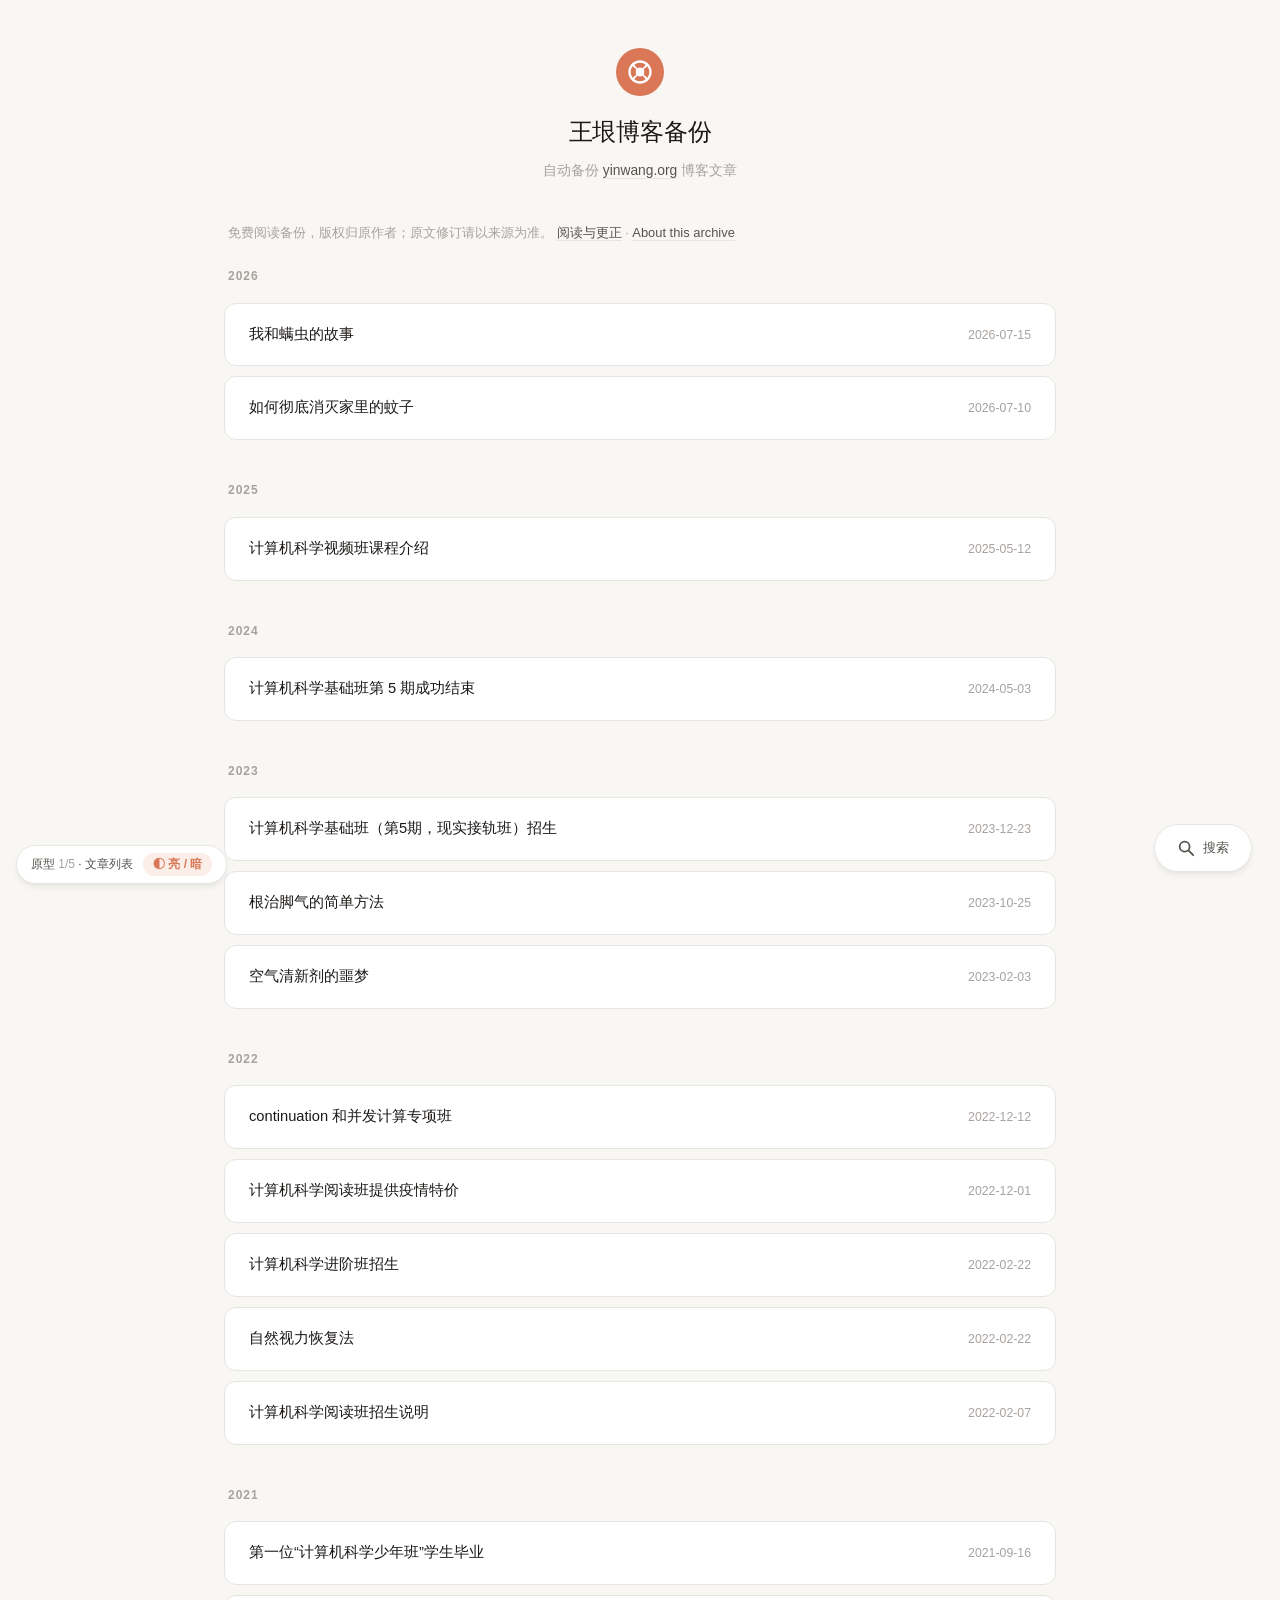
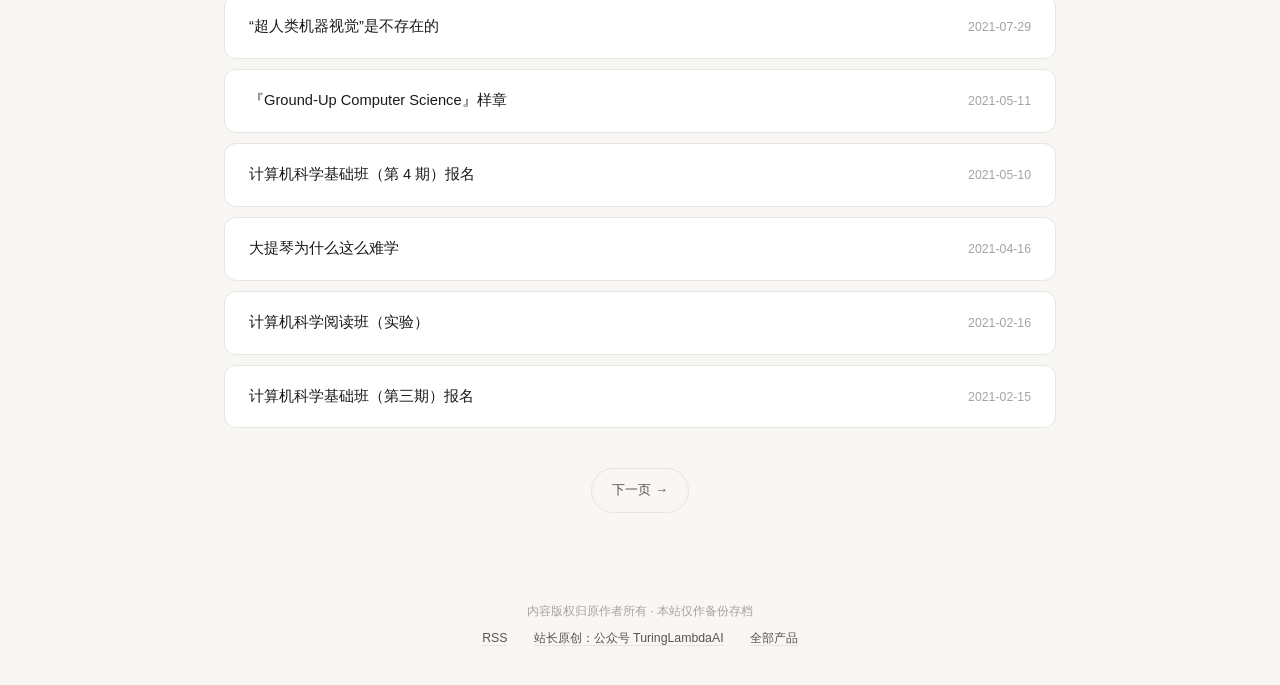
==== design/prototype/index.html @ 1a35fdff "docs(design): add prototype-first design contract (DESIGN.md + 5 screens)" ====
<!DOCTYPE html>
<html lang="zh">
<head>
<meta charset="UTF-8">
<meta name="viewport" content="width=device-width, initial-scale=1.0">
<title>王垠博客备份 — 原型 1/5 文章列表</title>
<link rel="stylesheet" href="shared.css">
<style>
  /* ==== 首页专属（年份分组 + 分页，壳层组件见 shared.css） ==== */
  .home { padding-bottom: 60px; }
</style>
</head>
<body>
  <!-- 原型评审工具条（非产品 UI） -->
  <div class="proto-bar">
    <span>原型 <span class="n">1/5</span> · 文章列表</span>
    <button type="button" data-theme-toggle>◐ 亮 / 暗</button>
  </div>

  <header class="site-header">
    <div class="container">
      <div class="site-logo" aria-hidden="true">
        <svg viewBox="0 0 24 24"><path d="M12 2C6.48 2 2 6.48 2 12s4.48 10 10 10 10-4.48 10-10S17.52 2 12 2zm0 2c1.85 0 3.55.63 4.9 1.69L14.3 8.8a4.97 4.97 0 0 0-4.6 0L7.1 5.69A7.96 7.96 0 0 1 12 4zM4 12c0-1.85.63-3.55 1.69-4.9L8.8 9.7a4.97 4.97 0 0 0 0 4.6l-3.11 2.6A7.96 7.96 0 0 1 4 12zm8 8c-1.85 0-3.55-.63-4.9-1.69l2.6-3.11a4.97 4.97 0 0 0 4.6 0l2.6 3.11A7.96 7.96 0 0 1 12 20zm6.31-3.1L15.2 14.3a4.97 4.97 0 0 0 0-4.6l3.11-2.6A7.96 7.96 0 0 1 20 12c0 1.85-.63 3.55-1.69 4.9z"/></svg>
      </div>
      <h1 class="site-title">王垠博客备份</h1>
      <p class="site-desc">自动备份 <a href="https://yinwang.org">yinwang.org</a> 博客文章</p>
    </div>
  </header>

  <main class="container">
    <div class="home">
      <p class="free-notice">免费阅读备份，版权归原作者；原文修订请以来源为准。 <a href="about.html">阅读与更正</a> · <a lang="en" href="about.html">About this archive</a></p>

      <div class="year-section">
        <div class="year-label">2026</div>
        <div class="post-card"><div class="post-card-title"><a href="post.html">我和螨虫的故事</a></div><div class="post-card-date">2026-07-15</div></div>
        <div class="post-card"><div class="post-card-title"><a href="post.html">如何彻底消灭家里的蚊子</a></div><div class="post-card-date">2026-07-10</div></div>
      </div>

      <div class="year-section">
        <div class="year-label">2025</div>
        <div class="post-card"><div class="post-card-title"><a href="post.html">计算机科学视频班课程介绍</a></div><div class="post-card-date">2025-05-12</div></div>
      </div>

      <div class="year-section">
        <div class="year-label">2024</div>
        <div class="post-card"><div class="post-card-title"><a href="post.html">计算机科学基础班第 5 期成功结束</a></div><div class="post-card-date">2024-05-03</div></div>
      </div>

      <div class="year-section">
        <div class="year-label">2023</div>
        <div class="post-card"><div class="post-card-title"><a href="post.html">计算机科学基础班（第5期，现实接轨班）招生</a></div><div class="post-card-date">2023-12-23</div></div>
        <div class="post-card"><div class="post-card-title"><a href="post.html">根治脚气的简单方法</a></div><div class="post-card-date">2023-10-25</div></div>
        <div class="post-card"><div class="post-card-title"><a href="post.html">空气清新剂的噩梦</a></div><div class="post-card-date">2023-02-03</div></div>
      </div>

      <div class="year-section">
        <div class="year-label">2022</div>
        <div class="post-card"><div class="post-card-title"><a href="post.html">continuation 和并发计算专项班</a></div><div class="post-card-date">2022-12-12</div></div>
        <div class="post-card"><div class="post-card-title"><a href="post.html">计算机科学阅读班提供疫情特价</a></div><div class="post-card-date">2022-12-01</div></div>
        <div class="post-card"><div class="post-card-title"><a href="post.html">计算机科学进阶班招生</a></div><div class="post-card-date">2022-02-22</div></div>
        <div class="post-card"><div class="post-card-title"><a href="post.html">自然视力恢复法</a></div><div class="post-card-date">2022-02-22</div></div>
        <div class="post-card"><div class="post-card-title"><a href="post.html">计算机科学阅读班招生说明</a></div><div class="post-card-date">2022-02-07</div></div>
      </div>

      <div class="year-section">
        <div class="year-label">2021</div>
        <div class="post-card"><div class="post-card-title"><a href="post.html">第一位“计算机科学少年班”学生毕业</a></div><div class="post-card-date">2021-09-16</div></div>
        <div class="post-card"><div class="post-card-title"><a href="post.html">“超人类机器视觉”是不存在的</a></div><div class="post-card-date">2021-07-29</div></div>
        <div class="post-card"><div class="post-card-title"><a href="post.html">『Ground-Up Computer Science』样章</a></div><div class="post-card-date">2021-05-11</div></div>
        <div class="post-card"><div class="post-card-title"><a href="post.html">计算机科学基础班（第 4 期）报名</a></div><div class="post-card-date">2021-05-10</div></div>
        <div class="post-card"><div class="post-card-title"><a href="post.html">大提琴为什么这么难学</a></div><div class="post-card-date">2021-04-16</div></div>
        <div class="post-card"><div class="post-card-title"><a href="post.html">计算机科学阅读班（实验）</a></div><div class="post-card-date">2021-02-16</div></div>
        <div class="post-card"><div class="post-card-title"><a href="post.html">计算机科学基础班（第三期）报名</a></div><div class="post-card-date">2021-02-15</div></div>
      </div>

      <nav class="pagination" aria-label="分页">
        <a href="#page-2">下一页 &rarr;</a>
      </nav>
    </div>
  </main>

  <footer class="site-footer">
    <div class="container">
      <p>内容版权归原作者所有 · 本站仅作备份存档</p>
      <p class="footer-links">
        <a href="#feed.xml">RSS</a>
        <span class="sep">&middot;</span>
        <a href="#wechat/">站长原创：公众号 TuringLambdaAI</a>
        <span class="sep">&middot;</span>
        <a href="#jrtx.site">全部产品</a>
      </p>
    </div>
  </footer>

  <button id="search-trigger" class="search-trigger" aria-label="搜索">
    <svg width="18" height="18" viewBox="0 0 20 20" fill="none" stroke="currentColor" stroke-width="2" stroke-linecap="round"><circle cx="8.5" cy="8.5" r="5.5"/><line x1="13" y1="13" x2="18" y2="18"/></svg>
    <span class="t">搜索</span>
    <span class="tip">Ctrl K</span>
  </button>

  <script>
    /* 原型专用：亮暗成对评审切换；首次加载尊重系统偏好（产品实现用 prefers-color-scheme 自动） */
    (function () {
      var root = document.documentElement;
      if (matchMedia('(prefers-color-scheme: dark)').matches) root.classList.add('dark');
      document.querySelectorAll('[data-theme-toggle]').forEach(function (b) {
        b.addEventListener('click', function () { root.classList.toggle('dark'); });
      });
    })();
  </script>
</body>
</html>
---- design/prototype/shared.css ----
/* ==== 王垠博客备份 原型共享壳层 — tokens 与基础组件，见 design/DESIGN.md ====
   Tokens 逐值提取自 src/site/styles/main.css（家族 site-kit palette）。
   原型禁外部资源：serif 标题以系统宋体栈代替自托管 Newsreader；
   实物高亮由 vendor highlight.js 浏览器端执行，原型用静态 span 演示。 */
:root {
  --bg: #F9F7F4; --surface: #FFFFFF;
  --text: #1C1917; --text-2: #57534E; --text-3: #A8A29E;
  --accent: #D97757; --accent-hover: #C25F3D; --accent-bg: #FBEDE7;
  --border: #E7E5E4; --selection: #F3DCBE;
  --shadow-md: 0 4px 6px -1px rgba(28,25,23,.07), 0 2px 4px -2px rgba(28,25,23,.05);
  --radius: 12px;
  --font-ui: -apple-system, BlinkMacSystemFont, "Segoe UI", "Noto Sans SC", "PingFang SC", "Hiragino Sans GB", sans-serif;
  --font-serif: "Songti SC", "Noto Serif SC", "SimSun", Georgia, serif; /* 实物: "Newsreader", … */
  --font-mono: ui-monospace, "SF Mono", Menlo, Consolas, "Cascadia Mono", monospace;
  --hl-comment: #A8A29E; --hl-keyword: #A35F28; --hl-string: #5F7A44;
  --hl-number: #B03A2E; --hl-title: #3E6E8E; --hl-attr: #8E6B3E;
}
.dark {
  --bg: #171412; --surface: #231F1D;
  --text: #E7E5E4; --text-2: #A8A29E; --text-3: #78716C;
  --accent: #D4915C; --accent-hover: #E0A06D; --accent-bg: #2D2218;
  --border: #3D3835; --selection: #56401F;
  --shadow-md: 0 4px 6px -1px rgba(0,0,0,.3), 0 2px 4px -2px rgba(0,0,0,.25);
  --hl-comment: #78716C; --hl-keyword: #E0A06D; --hl-string: #9CB87A;
  --hl-number: #E08E85; --hl-title: #82AACC; --hl-attr: #C9A66B;
}
* { margin: 0; padding: 0; box-sizing: border-box; }
body {
  font-family: var(--font-ui); font-size: 15px; line-height: 1.7;
  color: var(--text); background: var(--bg); -webkit-font-smoothing: antialiased;
}
::selection { background: var(--selection); color: var(--text); }
:focus-visible { outline: 2px solid var(--accent); outline-offset: 2px; border-radius: 2px; }
a { color: var(--accent); text-decoration: none; transition: color .15s; }
a:hover { color: var(--accent-hover); }

/* ---- 原型评审工具条（非产品 UI，验收后移除） ---- */
.proto-bar {
  position: fixed; left: 16px; bottom: 16px; z-index: 400;
  display: inline-flex; align-items: center; gap: 10px;
  padding: 7px 14px; border-radius: 100px;
  background: var(--surface); border: 1px solid var(--border);
  box-shadow: var(--shadow-md); font-size: 12px; color: var(--text-2);
}
.proto-bar .n { color: var(--text-3); font-variant-numeric: tabular-nums; }
.proto-bar button {
  border: none; background: var(--accent-bg); color: var(--accent);
  font: 600 12px var(--font-ui); padding: 3px 10px; border-radius: 99px; cursor: pointer;
}
.proto-bar button:hover { background: var(--accent); color: #fff; }

/* ---- 布局 ---- */
.container { max-width: 880px; margin: 0 auto; padding: 0 24px; }

/* ---- SiteHeader ---- */
.site-header { padding: 48px 0 40px; text-align: center; }
.site-logo {
  display: inline-flex; align-items: center; justify-content: center;
  width: 48px; height: 48px; background: var(--accent); border-radius: 50%; margin-bottom: 16px;
}
.site-logo svg { width: 28px; height: 28px; fill: #fff; }
.site-title { font-family: var(--font-serif); font-size: 1.6em; font-weight: 500; color: var(--text); letter-spacing: -0.01em; }
.site-header--compact { padding: 22px 0 4px; }
.site-header--compact .container { display: flex; align-items: center; gap: 12px; }
.site-logo--compact { width: 30px; height: 30px; margin: 0; flex-shrink: 0; }
.site-logo--compact svg { width: 18px; height: 18px; }
.site-header--compact .site-title { font-size: 1.02em; font-weight: 600; }
.site-title-link { color: inherit; }
.site-title-link:hover .site-title { color: var(--accent); }
.site-desc { font-size: 0.92em; color: var(--text-3); margin-top: 6px; }
.site-desc a { color: var(--text-2); border-bottom: 1px solid var(--border); }
.site-desc a:hover { color: var(--accent); border-color: var(--accent); }

/* ---- FreeNotice（首页免费声明行） ---- */
.free-notice { color: var(--text-3); font-size: 0.86em; margin-bottom: 22px; padding-left: 4px; }
.free-notice a { color: var(--text-2); border-bottom: 1px solid var(--border); }
.free-notice a:hover { color: var(--accent); border-color: var(--accent); }

/* ---- YearSection + PostCard ---- */
.year-section { margin-bottom: 40px; }
.year-label {
  font-size: 0.8em; font-weight: 600; color: var(--text-3);
  text-transform: uppercase; letter-spacing: 0.08em; margin-bottom: 16px; padding-left: 4px;
}
.post-card {
  background: var(--surface); border: 1px solid var(--border); border-radius: var(--radius);
  padding: 20px 24px; margin-bottom: 10px; transition: box-shadow .2s, border-color .2s;
  display: flex; align-items: baseline; gap: 16px;
}
.post-card:hover { box-shadow: var(--shadow-md); border-color: var(--accent); }
.post-card-title { flex: 1; font-size: 0.98em; font-weight: 500; line-height: 1.4; }
.post-card-title a { color: inherit; }
.post-card-title a:hover { color: var(--accent); }
.post-card-date { font-size: 0.82em; color: var(--text-3); white-space: nowrap; font-variant-numeric: tabular-nums; }

/* ---- Pagination ---- */
.pagination { display: flex; justify-content: center; gap: 12px; margin-top: 40px; }
.pagination a {
  display: inline-flex; gap: 6px; padding: 10px 20px; border-radius: 100px;
  border: 1px solid var(--border); font-size: 0.88em; color: var(--text-2); transition: all .15s;
}
.pagination a:hover { border-color: var(--accent); color: var(--accent); background: var(--accent-bg); }
.pagination .gap { padding: 10px 4px; color: var(--text-3); font-size: 0.88em; }

/* ---- Post 页 ---- */
.post { max-width: 768px; margin: 0 auto; padding-top: 28px; padding-bottom: 56px; }
.post-header { margin-bottom: 40px; padding-bottom: 24px; border-bottom: 1px solid var(--border); }
.post-header h1 {
  font-family: var(--font-serif); font-size: 1.85em; font-weight: 500;
  line-height: 1.25; letter-spacing: -0.01em; margin-bottom: 12px;
}
.post-meta { display: flex; align-items: center; gap: 6px; flex-wrap: wrap; font-size: 0.85em; color: var(--text-3); }
.post-meta .sep { color: var(--border); }
.post-meta a { color: var(--text-2); }
.badge {
  display: inline-flex; align-items: center; gap: 5px; padding: 1px 9px; border-radius: 99px;
  background: var(--accent-bg); color: var(--accent); font-size: 0.92em; font-weight: 600;
}

/* ---- PostContent（长文排版是产品资产，行宽/行高锁死） ---- */
.post-content { font-size: 17px; line-height: 1.9; letter-spacing: 0.01em; text-wrap: pretty; overflow-wrap: break-word; }
.post-content p, .post-content li { text-align: justify; text-justify: inter-ideograph; }
.post-content h2 { font-size: 1.4em; font-weight: 600; margin: 2em 0 0.6em; letter-spacing: -0.01em; scroll-margin-top: 20px; }
.post-content h3 { font-size: 1.15em; font-weight: 600; margin: 1.6em 0 0.5em; scroll-margin-top: 20px; }
.post-content p { margin: 0 0 1.1em; }
.post-content ul, .post-content ol { padding-left: 1.4em; margin: 0 0 1.1em; }
.post-content li { margin: 0.35em 0; }
.post-content blockquote { border-left: 3px solid var(--accent); padding: 0.15em 0 0.15em 1.1em; margin: 1.3em 0; color: var(--text-2); }
.post-content pre, .post-content code { font-family: var(--font-mono); }
.post-content pre {
  background: var(--surface); border: 1px solid var(--border); padding: 18px 20px;
  border-radius: 10px; overflow-x: auto; margin: 1.2em 0; font-size: 0.88em; line-height: 1.6;
}
.post-content code { background: var(--accent-bg); color: var(--text); padding: 2px 6px; border-radius: 5px; font-size: 0.88em; }
.post-content pre code { background: none; color: inherit; padding: 0; }
.post-content img { display: block; max-width: 100%; height: auto; margin: 1.5em auto; border-radius: 10px; border: 1px solid var(--border); cursor: zoom-in; }
.dark .post-content img { filter: brightness(.88); }
.post-content table { border-collapse: collapse; width: 100%; margin: 1.2em 0; font-size: 0.92em; }
.post-content th, .post-content td { border: 1px solid var(--border); padding: 10px 14px; text-align: left; }
.post-content th { background: var(--accent-bg); font-weight: 600; color: var(--text-2); }
.post-content hr { border: none; border-top: 1px solid var(--border); margin: 2em 0; }
.post-content strong { font-weight: 600; }
.post-content a { text-decoration: underline; text-decoration-color: var(--border); text-underline-offset: 3px; transition: text-decoration-color .15s; }
.post-content a:hover { text-decoration-color: var(--accent); }
.hljs-comment { color: var(--hl-comment); } .hljs-keyword, .hljs-type { color: var(--hl-keyword); }
.hljs-string { color: var(--hl-string); } .hljs-number { color: var(--hl-number); }
.hljs-title { color: var(--hl-title); } .hljs-attr { color: var(--hl-attr); }

/* ---- PostToc（<details> 渐进增强，原生键盘可达） ---- */
.post-toc { background: var(--surface); border: 1px solid var(--border); border-radius: var(--radius); padding: 12px 18px; margin: 0 0 28px; font-size: 0.9em; }
.post-toc summary { cursor: pointer; color: var(--text-2); font-weight: 600; user-select: none; list-style: none; }
.post-toc summary::-webkit-details-marker { display: none; }
.post-toc summary::before { content: "≡"; margin-right: 8px; color: var(--text-3); }
.post-toc[open] summary { margin-bottom: 8px; }
.post-toc-list { display: grid; gap: 2px; border-top: 1px solid var(--border); padding-top: 8px; }
.post-toc-list a { color: var(--text-2); padding: 4px 8px; border-radius: 6px; }
.post-toc-list a:hover { color: var(--accent); background: var(--accent-bg); }

/* ---- PostNav（阅读交接 + 键盘 ←/→） ---- */
.post-nav { display: grid; grid-template-columns: 1fr 1fr; gap: 24px; margin-top: 56px; padding-top: 28px; border-top: 1px solid var(--border); }
.post-nav-item { display: flex; flex-direction: column; gap: 6px; }
.post-nav-item:hover { opacity: .82; }
.post-nav-newer { text-align: right; }
.post-nav-label { font-size: 0.78em; letter-spacing: .04em; color: var(--text-3); }
.post-nav-title { font-size: 0.94em; font-weight: 500; color: var(--text); line-height: 1.5; }
.post-nav-item:hover .post-nav-title { color: var(--accent); }

/* ---- ReadingProgress ---- */
.reading-progress { position: fixed; top: 0; left: 0; height: 3px; width: 0; background: linear-gradient(90deg, var(--accent), var(--accent-hover)); z-index: 150; pointer-events: none; }

/* ---- SiteFooter ---- */
.site-footer { padding: 28px 0 36px; text-align: center; font-size: 0.82em; color: var(--text-3); }
.footer-links { margin-top: 6px; }
.footer-links a { color: var(--text-2); border-bottom: 1px solid var(--border); transition: color .15s, border-color .15s; }
.footer-links a:hover { color: var(--accent); border-color: var(--accent); }
.footer-links .sep { margin: 0 8px; color: var(--border); }
.footer-links strong { color: var(--text-2); font-weight: 600; }

/* ---- SearchTrigger + SearchOverlay ---- */
.search-trigger {
  position: fixed; bottom: 28px; right: 28px; z-index: 90;
  display: inline-flex; align-items: center; gap: 8px; padding: 14px 22px;
  border: 1px solid var(--border); border-radius: 100px; background: var(--surface); color: var(--text-2);
  font-size: 0.88em; font-family: var(--font-ui); line-height: 1; cursor: pointer; box-shadow: var(--shadow-md); transition: all .2s;
}
.search-trigger:hover { border-color: var(--accent); color: var(--accent); }
.search-trigger .tip {
  position: absolute; bottom: calc(100% + 10px); left: 50%;
  transform: translateX(-50%) translateY(4px); padding: 5px 10px; border-radius: 6px;
  background: var(--text); color: var(--bg); font-size: 0.75em; white-space: nowrap;
  opacity: 0; pointer-events: none; transition: opacity .15s, transform .15s;
}
.search-trigger:hover .tip { opacity: 1; transform: translateX(-50%) translateY(0); }
.search-overlay { position: fixed; inset: 0; z-index: 200; display: none; align-items: flex-start; justify-content: center; padding: 12vh 16px 16px; }
.search-overlay.active { display: flex; }
.search-backdrop { position: absolute; inset: 0; background: rgba(28,25,23,.4); backdrop-filter: blur(4px); }
.dark .search-backdrop { background: rgba(0,0,0,.6); }
.search-dialog {
  position: relative; width: 100%; max-width: 560px; max-height: 80vh;
  background: var(--surface); border: 1px solid var(--border); border-radius: 16px;
  box-shadow: 0 24px 48px rgba(28,25,23,.18); overflow: hidden;
  display: flex; flex-direction: column;
}
.search-input-wrap { display: flex; align-items: center; gap: 12px; padding: 16px 20px; border-bottom: 1px solid var(--border); flex-shrink: 0; }
.search-icon { width: 20px; height: 20px; flex-shrink: 0; color: var(--text-3); }
#search-input { flex: 1; border: none; outline: none; background: none; font-size: 1em; color: var(--text); font-family: var(--font-ui); min-width: 0; }
#search-input::placeholder { color: var(--text-3); }
.search-kbd { padding: 2px 8px; border: 1px solid var(--border); border-radius: 6px; font-size: 0.75em; color: var(--text-3); background: var(--bg); line-height: 1.6; }
.search-results { flex: 1; overflow-y: auto; overscroll-behavior: contain; min-height: 0; word-break: break-word; }
.search-result-item { display: flex; align-items: baseline; gap: 12px; padding: 14px 20px; color: var(--text); transition: background .12s; }
.search-result-item:hover, .search-result-item:focus { background: var(--accent-bg); outline: none; }
.search-result-item + .search-result-item { border-top: 1px solid var(--border); }
.search-result-title { flex: 1; font-size: 0.92em; font-weight: 500; line-height: 1.4; min-width: 0; overflow: hidden; text-overflow: ellipsis; white-space: nowrap; }
.search-result-title mark { background: var(--accent-bg); color: var(--accent); font-weight: 600; padding: 1px 2px; border-radius: 3px; }
.search-result-date { font-size: 0.8em; color: var(--text-3); white-space: nowrap; font-variant-numeric: tabular-nums; }
.search-hint { padding: 28px 20px; text-align: center; font-size: 0.88em; color: var(--text-3); overflow-wrap: anywhere; }

/* ---- ArchiveBanner（已移除文章横幅，新增组件） ---- */
.archive-banner {
  background: var(--surface); border: 1px solid var(--border); border-left: 3px solid var(--accent);
  border-radius: var(--radius); padding: 14px 18px; margin-bottom: 32px; font-size: 0.9em; color: var(--text-2);
}
.archive-banner .head { display: flex; align-items: center; gap: 8px; font-weight: 600; color: var(--text); margin-bottom: 6px; }
.archive-banner p { margin: 0 0 4px; }
.archive-banner a { color: var(--accent); }

/* ---- 响应式 ---- */
@media (max-width: 640px) {
  .container { padding: 0 20px; }
  .site-header { padding: 32px 0 28px; }
  .post-header h1 { font-size: 1.45em; }
  .post-content { font-size: 16px; line-height: 1.9; }
  .post-card { flex-direction: column; gap: 4px; padding: 16px 18px; }
  .post-card-date { order: -1; }
  .post-nav { grid-template-columns: 1fr; }
  .post-nav-newer { text-align: left; }
  .search-trigger { width: 50px; height: 50px; padding: 0; border-radius: 50%; justify-content: center; }
  .search-trigger .t, .search-trigger .tip { display: none; }
  .search-overlay { padding: 0; align-items: flex-start; justify-content: flex-start; }
  .search-dialog { max-width: 100%; border-radius: 0 0 16px 16px; }
}
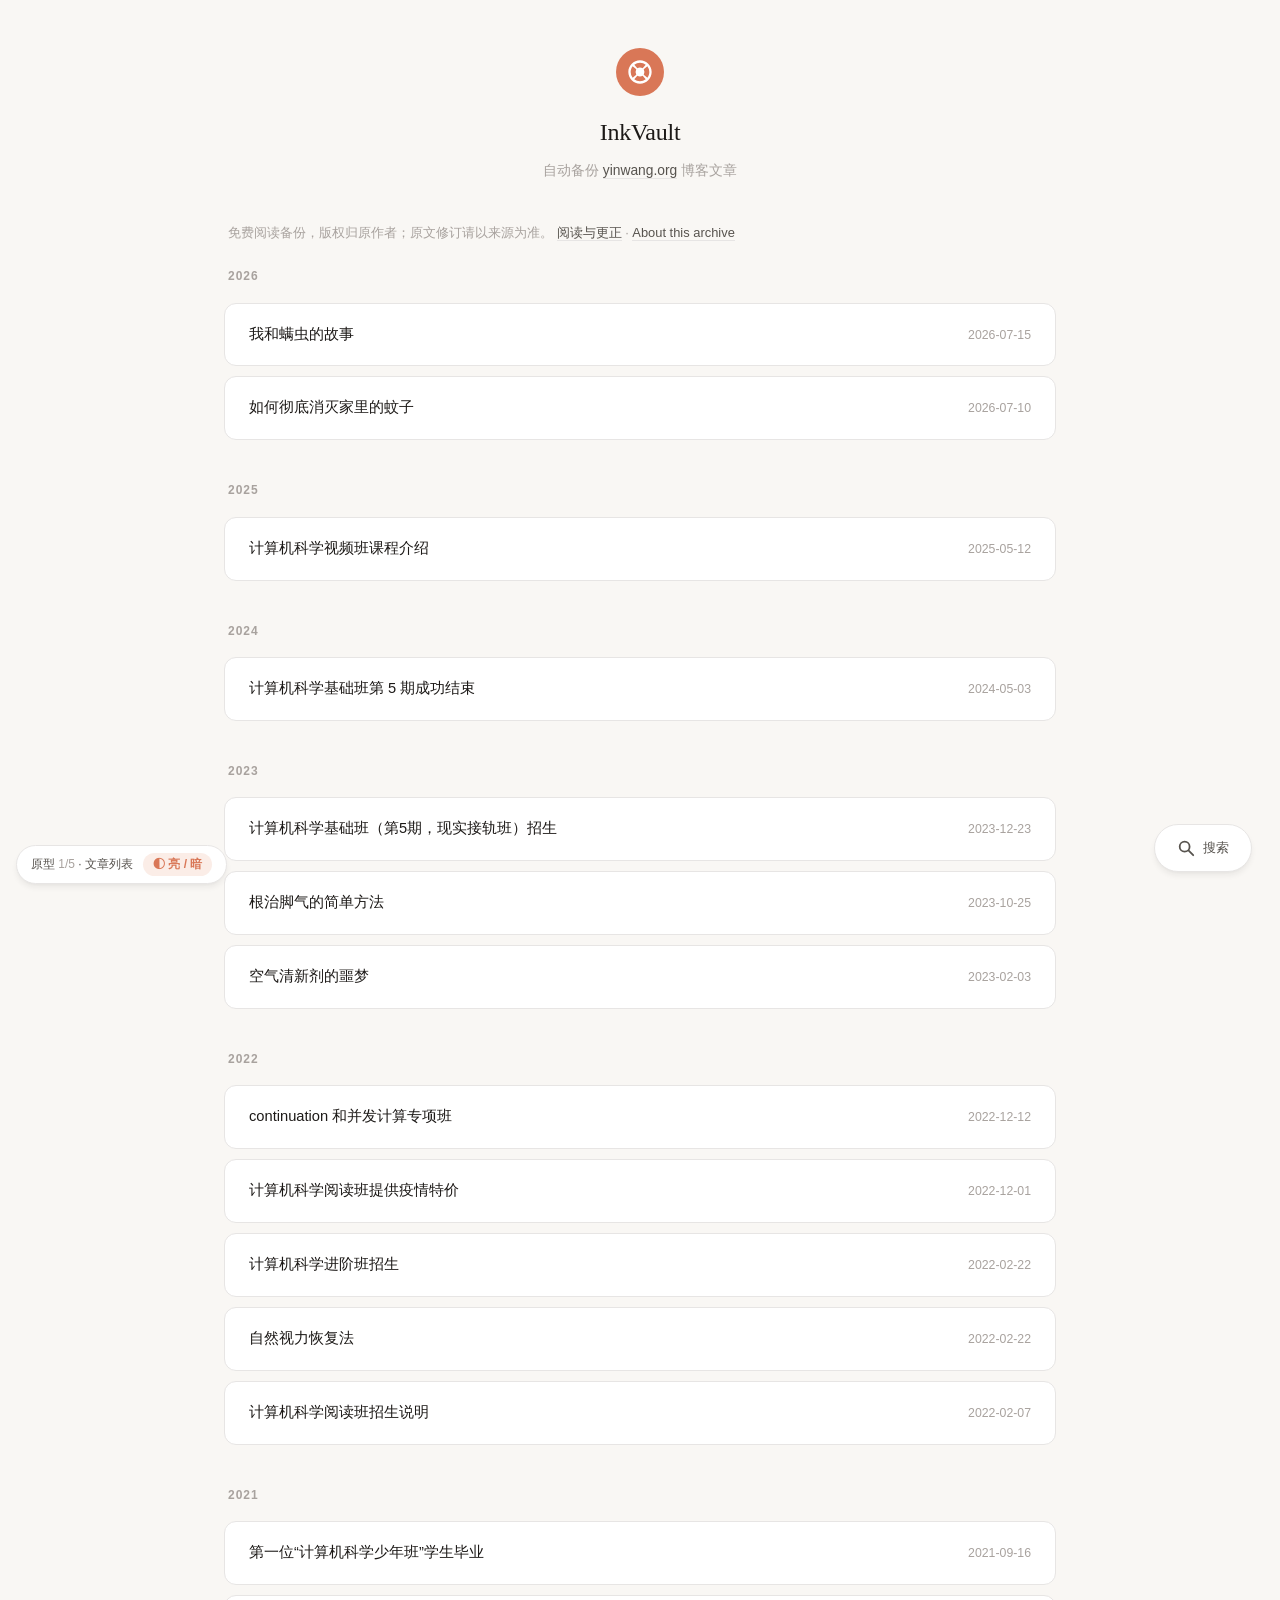
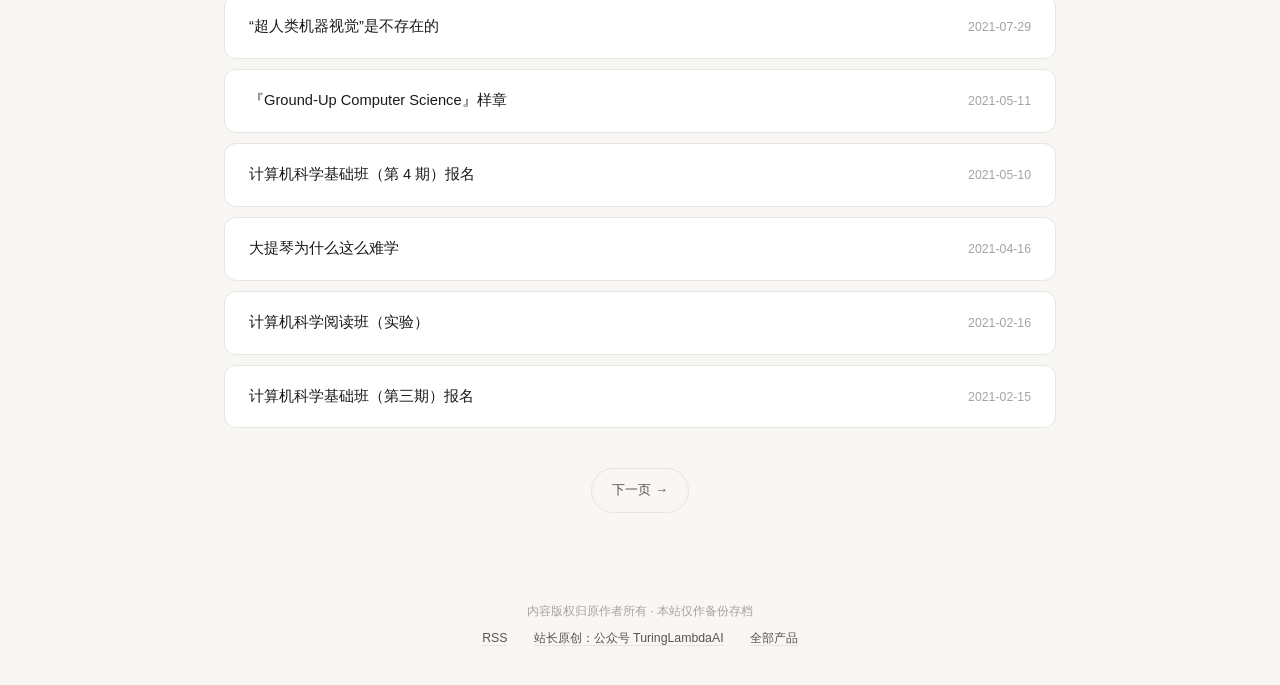
==== commit 7a86c1f9: "feat: unify InkVault site branding and source attribution" ====
--- a/design/prototype/index.html
+++ b/design/prototype/index.html
@@ -3,7 +3,7 @@
 <head>
 <meta charset="UTF-8">
 <meta name="viewport" content="width=device-width, initial-scale=1.0">
-<title>王垠博客备份 — 原型 1/5 文章列表</title>
+<title>InkVault — 原型 1/5 文章列表</title>
 <link rel="stylesheet" href="shared.css">
 <style>
   /* ==== 首页专属（年份分组 + 分页，壳层组件见 shared.css） ==== */
@@ -22,7 +22,7 @@
       <div class="site-logo" aria-hidden="true">
         <svg viewBox="0 0 24 24"><path d="M12 2C6.48 2 2 6.48 2 12s4.48 10 10 10 10-4.48 10-10S17.52 2 12 2zm0 2c1.85 0 3.55.63 4.9 1.69L14.3 8.8a4.97 4.97 0 0 0-4.6 0L7.1 5.69A7.96 7.96 0 0 1 12 4zM4 12c0-1.85.63-3.55 1.69-4.9L8.8 9.7a4.97 4.97 0 0 0 0 4.6l-3.11 2.6A7.96 7.96 0 0 1 4 12zm8 8c-1.85 0-3.55-.63-4.9-1.69l2.6-3.11a4.97 4.97 0 0 0 4.6 0l2.6 3.11A7.96 7.96 0 0 1 12 20zm6.31-3.1L15.2 14.3a4.97 4.97 0 0 0 0-4.6l3.11-2.6A7.96 7.96 0 0 1 20 12c0 1.85-.63 3.55-1.69 4.9z"/></svg>
       </div>
-      <h1 class="site-title">王垠博客备份</h1>
+      <h1 class="site-title">InkVault</h1>
       <p class="site-desc">自动备份 <a href="https://yinwang.org">yinwang.org</a> 博客文章</p>
     </div>
   </header>
--- a/design/prototype/shared.css
+++ b/design/prototype/shared.css
@@ -1,5 +1,5 @@
 /* ==== 王垠博客备份 原型共享壳层 — tokens 与基础组件，见 design/DESIGN.md ====
-   Tokens 逐值提取自 src/site/styles/main.css（家族 site-kit palette）。
+   Tokens 逐值提取自 assets/site/styles/main.css（家族 site-kit palette）。
    原型禁外部资源：serif 标题以系统宋体栈代替自托管 Newsreader；
    实物高亮由 vendor highlight.js 浏览器端执行，原型用静态 span 演示。 */
 :root {
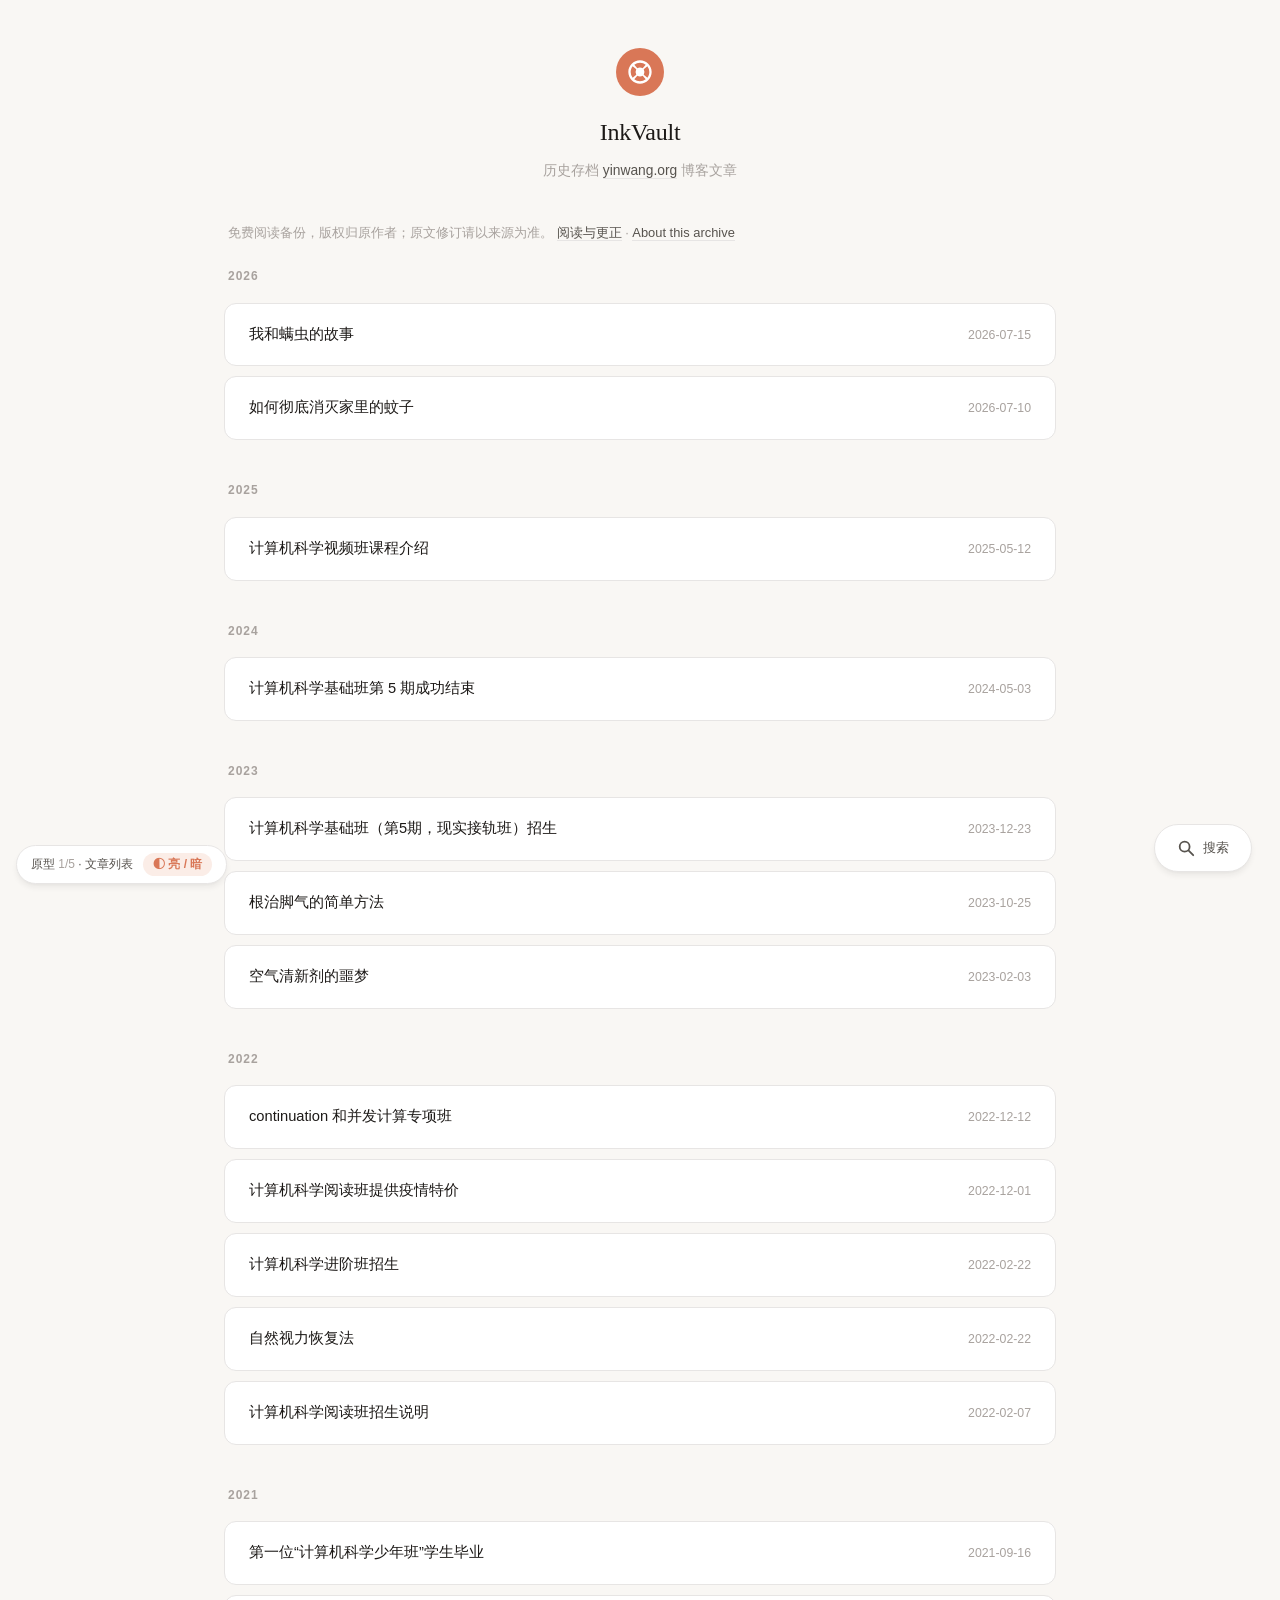
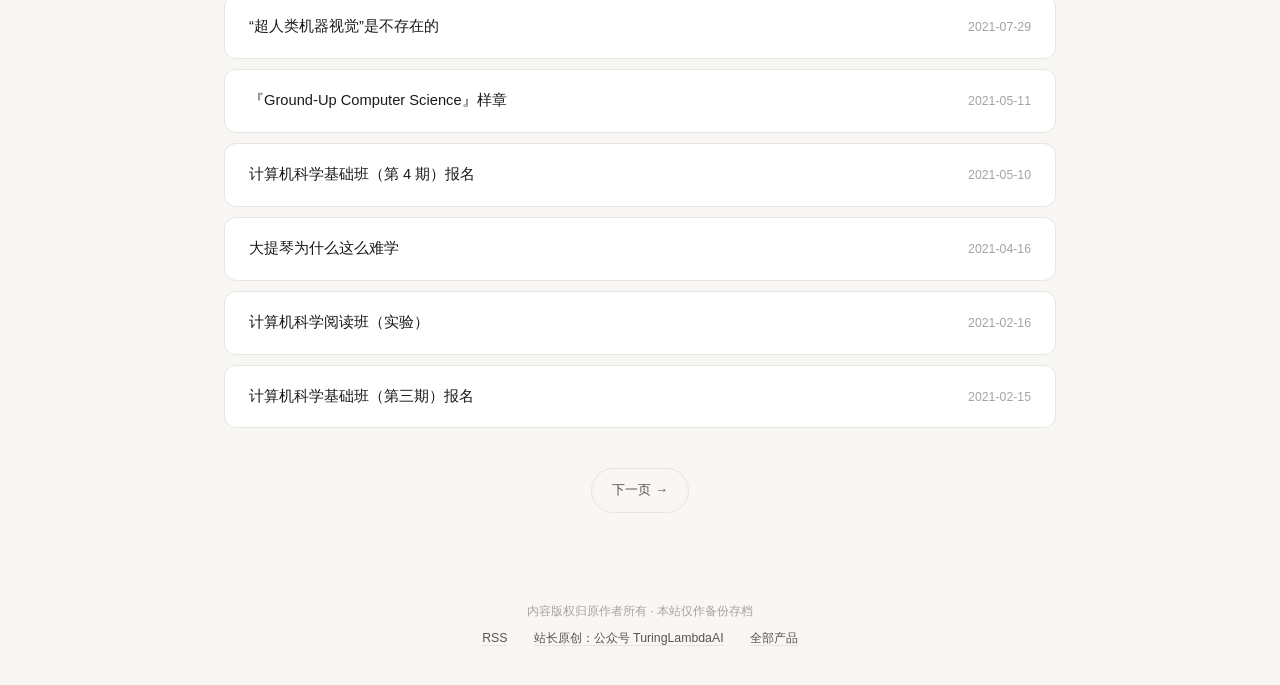
==== commit 58c84cba: "chore: stop crawling and document historical archive status" ====
--- a/design/prototype/index.html
+++ b/design/prototype/index.html
@@ -23,7 +23,7 @@
         <svg viewBox="0 0 24 24"><path d="M12 2C6.48 2 2 6.48 2 12s4.48 10 10 10 10-4.48 10-10S17.52 2 12 2zm0 2c1.85 0 3.55.63 4.9 1.69L14.3 8.8a4.97 4.97 0 0 0-4.6 0L7.1 5.69A7.96 7.96 0 0 1 12 4zM4 12c0-1.85.63-3.55 1.69-4.9L8.8 9.7a4.97 4.97 0 0 0 0 4.6l-3.11 2.6A7.96 7.96 0 0 1 4 12zm8 8c-1.85 0-3.55-.63-4.9-1.69l2.6-3.11a4.97 4.97 0 0 0 4.6 0l2.6 3.11A7.96 7.96 0 0 1 12 20zm6.31-3.1L15.2 14.3a4.97 4.97 0 0 0 0-4.6l3.11-2.6A7.96 7.96 0 0 1 20 12c0 1.85-.63 3.55-1.69 4.9z"/></svg>
       </div>
       <h1 class="site-title">InkVault</h1>
-      <p class="site-desc">自动备份 <a href="https://yinwang.org">yinwang.org</a> 博客文章</p>
+      <p class="site-desc">历史存档 <a href="https://yinwang.org">yinwang.org</a> 博客文章</p>
     </div>
   </header>
 
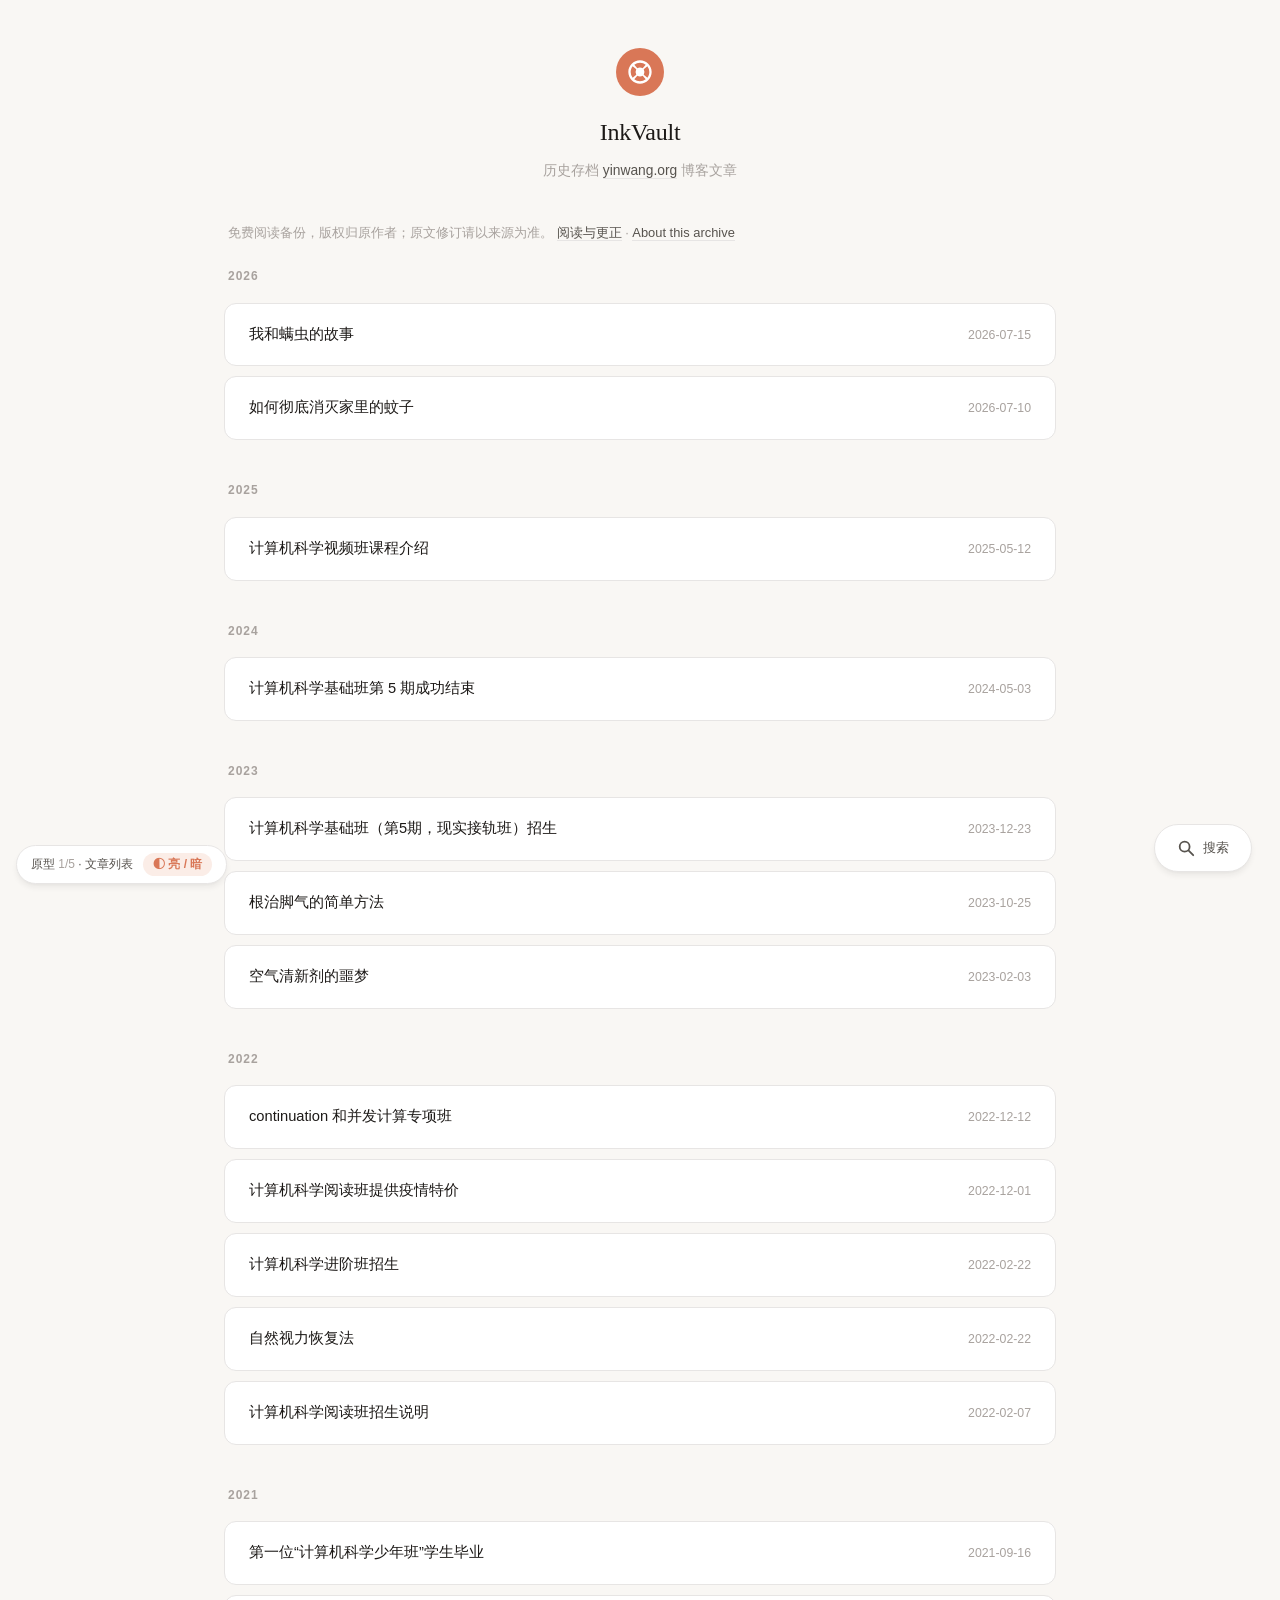
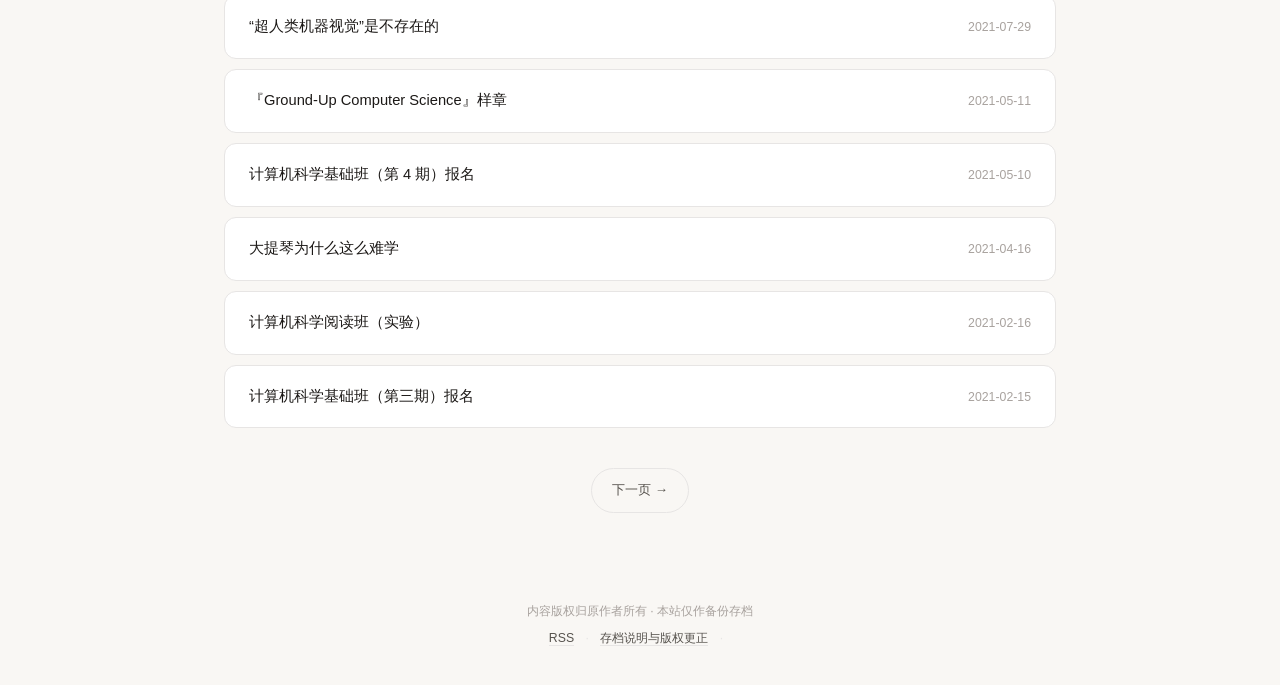
==== commit 51176c89: "chore: remove archive promotion and analytics, update regression tests" ====
--- a/design/prototype/index.html
+++ b/design/prototype/index.html
@@ -86,9 +86,8 @@
       <p class="footer-links">
         <a href="#feed.xml">RSS</a>
         <span class="sep">&middot;</span>
-        <a href="#wechat/">站长原创：公众号 TuringLambdaAI</a>
+        <a href="about.html">存档说明与版权更正</a>
         <span class="sep">&middot;</span>
-        <a href="#jrtx.site">全部产品</a>
       </p>
     </div>
   </footer>
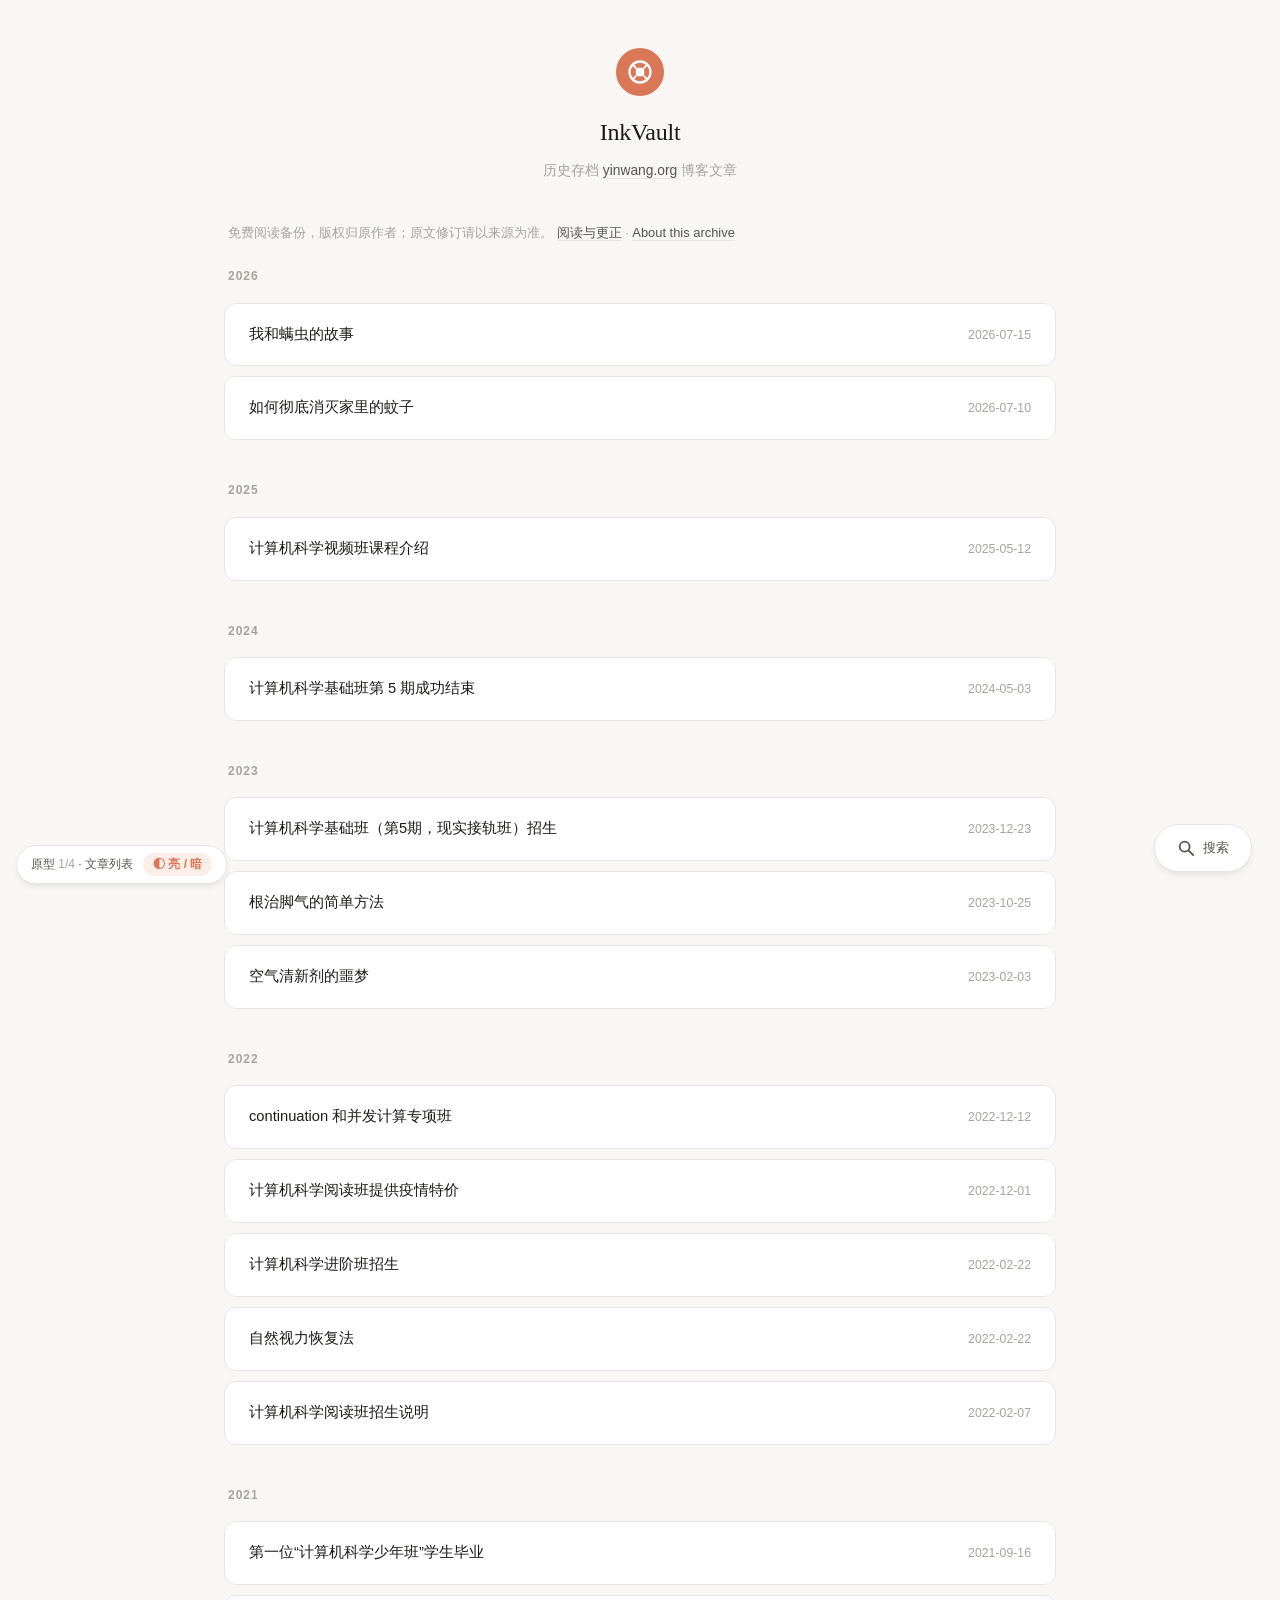
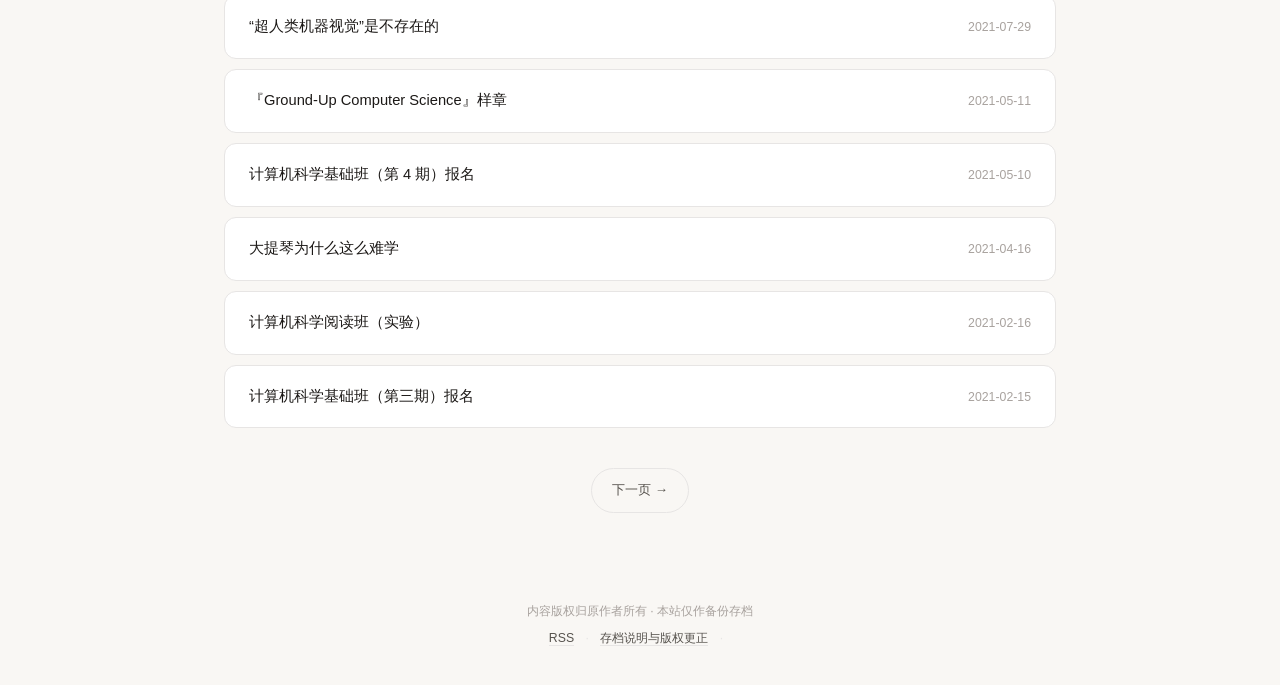
==== commit def5bf37: "chore: remove retired promotion assets and finalize maintenance scope" ====
--- a/design/prototype/index.html
+++ b/design/prototype/index.html
@@ -3,7 +3,7 @@
 <head>
 <meta charset="UTF-8">
 <meta name="viewport" content="width=device-width, initial-scale=1.0">
-<title>InkVault — 原型 1/5 文章列表</title>
+<title>InkVault — 原型 1/4 文章列表</title>
 <link rel="stylesheet" href="shared.css">
 <style>
   /* ==== 首页专属（年份分组 + 分页，壳层组件见 shared.css） ==== */
@@ -13,7 +13,7 @@
 <body>
   <!-- 原型评审工具条（非产品 UI） -->
   <div class="proto-bar">
-    <span>原型 <span class="n">1/5</span> · 文章列表</span>
+    <span>原型 <span class="n">1/4</span> · 文章列表</span>
     <button type="button" data-theme-toggle>◐ 亮 / 暗</button>
   </div>
 
--- a/design/prototype/shared.css
+++ b/design/prototype/shared.css
@@ -239,3 +239,7 @@
   .search-overlay { padding: 0; align-items: flex-start; justify-content: flex-start; }
   .search-dialog { max-width: 100%; border-radius: 0 0 16px 16px; }
 }
+
+/* Archive overlay controls: visible at every viewport width. */
+button.search-kbd { display: inline-block; cursor: pointer; min-height: 32px; color: var(--text); }
+.lightbox-close { position: absolute; top: 16px; right: 16px; padding: 8px 16px; border: 1px solid var(--border); border-radius: 8px; background: var(--surface); color: var(--text); cursor: pointer; }
